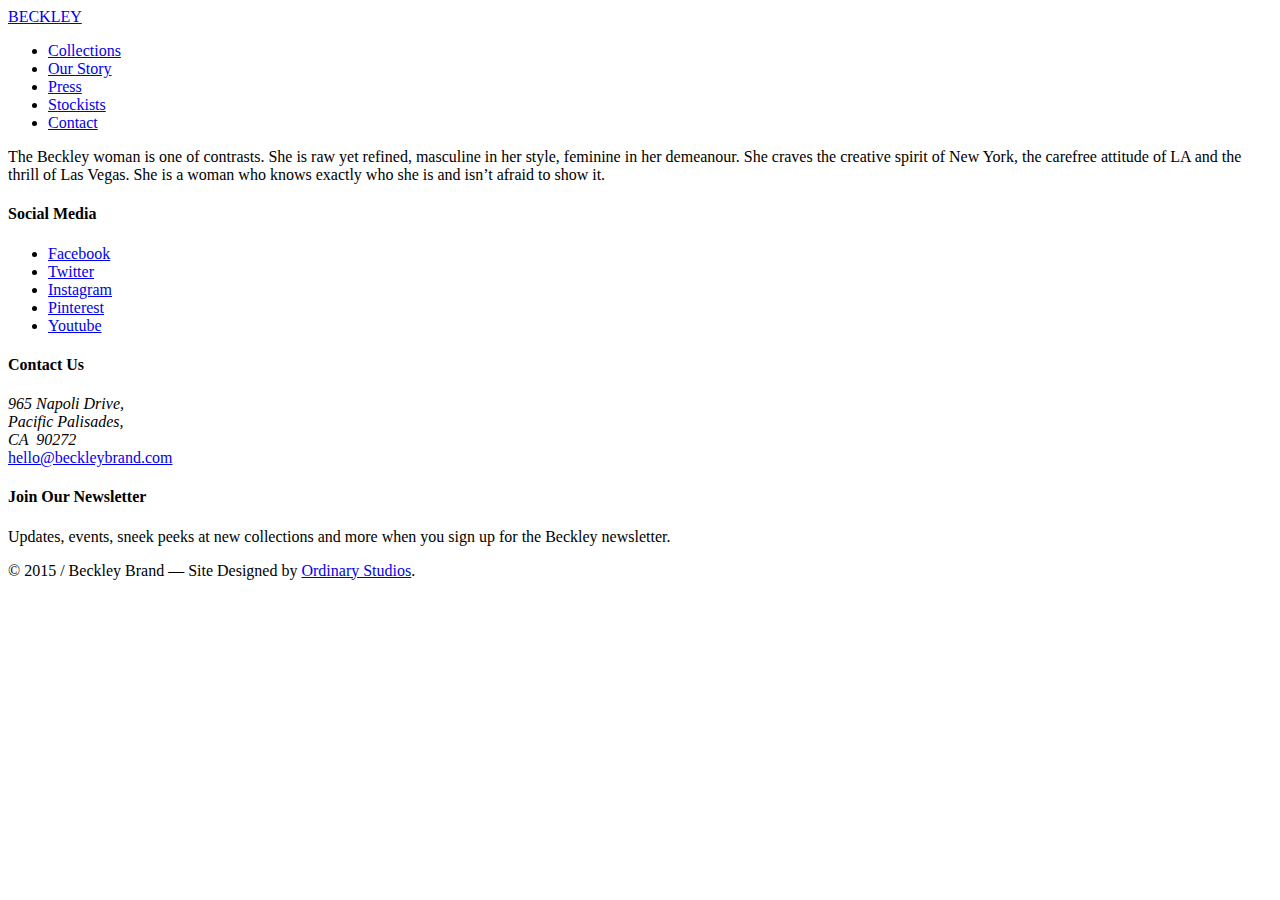
==== index.html @ 64e402aa "Frontend Update" ====
<!doctype html>
<html>
    <head>
        <meta charset="utf-8">
        <meta http-equiv="x-ua-compatible" content="ie=edge">
        <title>Beckley</title>
        <meta name="description" content="">
        <meta name="viewport" content="width=device-width, initial-scale=1">
        <link rel="stylesheet" href="//ordinarystudios.com/beckley/styles/main.css">
    </head>
    <body>
    <header data-top="background: rgba(255,255,255,0);" data-100="background: rgba(255,255,255,.6);" class="header">
    <div class="grid">
        <div class="grid__item">
            <a href="//ordinarystudios.com/beckley/" class="brand left">BECKLEY</a>
            <ul class="grid__item primary-nav one-whole lap--two-thirds  desk--five-twelfths right">
                <li class="nav__item"><a href="//ordinarystudios.com/beckley/collections/" class="nav__link">Collections</a></li>
                <li class="nav__item"><a href="//ordinarystudios.com/beckley/our-story/" class="nav__link">Our Story</a></li>
                <li class="nav__item"><a href="//ordinarystudios.com/beckley/press/" class="nav__link">Press</a></li>
                <li class="nav__item"><a href="//ordinarystudios.com/beckley/stockists/" class="nav__link">Stockists</a></li>
                <li class="nav__item"><a href="//ordinarystudios.com/beckley/contact/" class="nav__link">Contact</a></li>
            </ul>
        </div>
    </div>
</header>
<div id="skrollr-body">
<section class="hero">
    <a data-top="transform: translate(0px,0px);" data-top-bottom="transform: translate(0px,150px);" data-smooth-scrolling="on" class="hero__background" href="//ordinarystudios.com/beckley/collections"></a>
</section>

<section class="grid grid--center">
    <div class="brand-summary grid__item">
        <p class="pull-quote text-center">The Beckley woman is one of contrasts. She is raw yet refined, masculine in her style, feminine in her demeanour. She craves the creative spirit of New York, the carefree attitude of LA and the thrill of Las Vegas. She is a woman who knows exactly who&nbsp;she&nbsp;is and isn’t&nbsp;afraid&nbsp;to&nbsp;show&nbsp;it.</p>
        <!-- <p class="author text-center"><em>&mdash; Melissa Akkaway</em></p> -->
    </div>
</section>

<footer>
	<div id="instafeed"></div>
	<div data-150-end="opacity: 0;" data-end="opacity: 1;" class="grid"><!-- 
		 <div class="grid__item one-half lap--one-quarter desk--one-quarter">
			<h4>Company Links</h4>
			<ul class="serif">
				<li><a href="#">About Us</a></li>
				<li><a href="#">Terms &amp; Conditions</a></li>
				<li><a href="#">Privacy Policy</a></li>
				<li><a href="#">Press &amp; Media Kit</a></li>
				<li><a href="#">Wholesale</a></li>
			</ul>
		</div>
		 --><div class="grid__item one-half lap--one-third desk--one-third">
			<h4>Social Media</h4>
			<ul class="serif">
				<li><a target="_blank" href="//facebook.com/beckleybrand">Facebook</a></li>
				<li><a target="_blank" href="//twitter.com/beckleybrand">Twitter</a></li>
				<li><a target="_blank" href="//instagram.com/beckleybrand">Instagram</a></li>
				<li><a target="_blank" href="//pinterest.com/beckleybrand">Pinterest</a></li>
				<li><a target="_blank" href="//youtube.com/beckleybrand">Youtube</a></li>
			</ul>
		</div><!-- 
		 --><div class="grid__item one-half lap--one-third desk--one-third">
			<h4>Contact Us</h4>
			<address class="serif">
				965 Napoli Drive,<br>
				Pacific Palisades,<br>
				CA  90272
			</address>
			<!-- <a class="serif" href="tel:+19135678901">1 (913) 567-8901</a><br> -->
			<a class="serif" href="mailto:hello@beckleybrand.com">hello@beckleybrand.com</a>
		</div><!-- 
		 --><div class="grid__item one-half lap--one-third desk--one-third">
			<h4>Join Our Newsletter</h4>
			<p class="serif">Updates, events, sneek peeks at new collections and more when you sign up for the Beckley newsletter.</p>
		</div><!--
	 --><div class="grid__item legal">
	 	&copy; 2015 / Beckley Brand — Site Designed by <a href="//ordinarystudios.com">Ordinary Studios</a>.
	 </div><!-- 
	 --></div>
</footer>		</div>
        <script src="//ajax.googleapis.com/ajax/libs/jquery/1.11.2/jquery.min.js"></script>
        <script>window.jQuery || document.write('<script src="js/vendor/jquery-1.11.2.min.js"><\/script>')</script>
        <script src="//ordinarystudios.com/beckley/scripts/plugins.js"></script>
        <script src="//ordinarystudios.com/beckley/scripts/main.js"></script>
    </body>
</html>
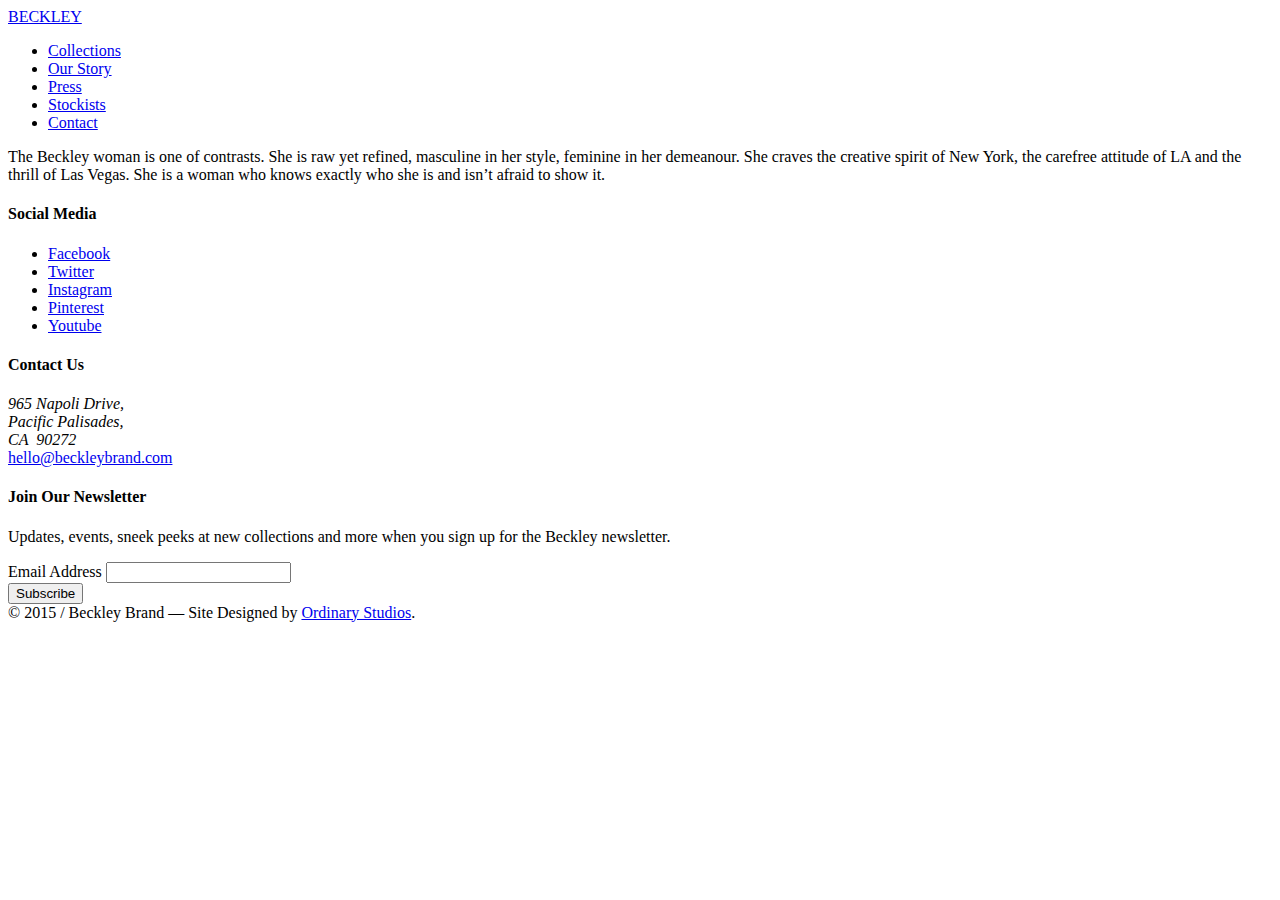
==== commit 29f8b3b6: "Frontend Update" ====
--- a/index.html
+++ b/index.html
@@ -12,13 +12,13 @@
     <header data-top="background: rgba(255,255,255,0);" data-100="background: rgba(255,255,255,.6);" class="header">
     <div class="grid">
         <div class="grid__item">
-            <a href="//ordinarystudios.com/beckley/" class="brand left">BECKLEY</a>
+            <a href="//beckleybrand.com/" class="brand left">BECKLEY</a>
             <ul class="grid__item primary-nav one-whole lap--two-thirds  desk--five-twelfths right">
-                <li class="nav__item"><a href="//ordinarystudios.com/beckley/collections/" class="nav__link">Collections</a></li>
-                <li class="nav__item"><a href="//ordinarystudios.com/beckley/our-story/" class="nav__link">Our Story</a></li>
-                <li class="nav__item"><a href="//ordinarystudios.com/beckley/press/" class="nav__link">Press</a></li>
-                <li class="nav__item"><a href="//ordinarystudios.com/beckley/stockists/" class="nav__link">Stockists</a></li>
-                <li class="nav__item"><a href="//ordinarystudios.com/beckley/contact/" class="nav__link">Contact</a></li>
+                <li class="nav__item"><a href="//beckleybrand.com/collections/" class="nav__link">Collections</a></li>
+                <li class="nav__item"><a href="//beckleybrand.com/our-story/" class="nav__link">Our Story</a></li>
+                <li class="nav__item"><a href="//beckleybrand.com/press/" class="nav__link">Press</a></li>
+                <li class="nav__item"><a href="//beckleybrand.com/stockists/" class="nav__link">Stockists</a></li>
+                <li class="nav__item"><a href="//beckleybrand.com/contact/" class="nav__link">Contact</a></li>
             </ul>
         </div>
     </div>
@@ -35,8 +35,8 @@
     </div>
 </section>
 
+<div id="instafeed"></div>
 <footer>
-	<div id="instafeed"></div>
 	<div data-150-end="opacity: 0;" data-end="opacity: 1;" class="grid"><!-- 
 		 <div class="grid__item one-half lap--one-quarter desk--one-quarter">
 			<h4>Company Links</h4>
@@ -72,6 +72,26 @@
 		 --><div class="grid__item one-half lap--one-third desk--one-third">
 			<h4>Join Our Newsletter</h4>
 			<p class="serif">Updates, events, sneek peeks at new collections and more when you sign up for the Beckley newsletter.</p>
+			<!-- Begin MailChimp Signup Form -->
+			<div id="mc_embed_signup">
+			<form action="//beckleybrand.us10.list-manage.com/subscribe/post?u=00d7909f00e49a43dd3214e8d&amp;id=51a4577d6b" method="post" id="mc-embedded-subscribe-form" name="mc-embedded-subscribe-form" class="validate" target="_blank" novalidate>
+			    <div id="mc_embed_signup_scroll">
+				
+			<div class="mc-field-group">
+				<label for="mce-EMAIL">Email Address </label>
+				<input type="email" value="" name="EMAIL" class="required email" id="mce-EMAIL">
+			</div>
+				<div id="mce-responses" class="clear">
+					<div class="response" id="mce-error-response" style="display:none"></div>
+					<div class="response" id="mce-success-response" style="display:none"></div>
+				</div>    <!-- real people should not fill this in and expect good things - do not remove this or risk form bot signups-->
+			    <div style="position: absolute; left: -5000px;"><input type="text" name="b_00d7909f00e49a43dd3214e8d_51a4577d6b" tabindex="-1" value=""></div>
+			    <div class="clear"><input type="submit" value="Subscribe" name="subscribe" id="mc-embedded-subscribe" class="button"></div>
+			    </div>
+			</form>
+			</div>
+
+			<!--End mc_embed_signup-->
 		</div><!--
 	 --><div class="grid__item legal">
 	 	&copy; 2015 / Beckley Brand — Site Designed by <a href="//ordinarystudios.com">Ordinary Studios</a>.
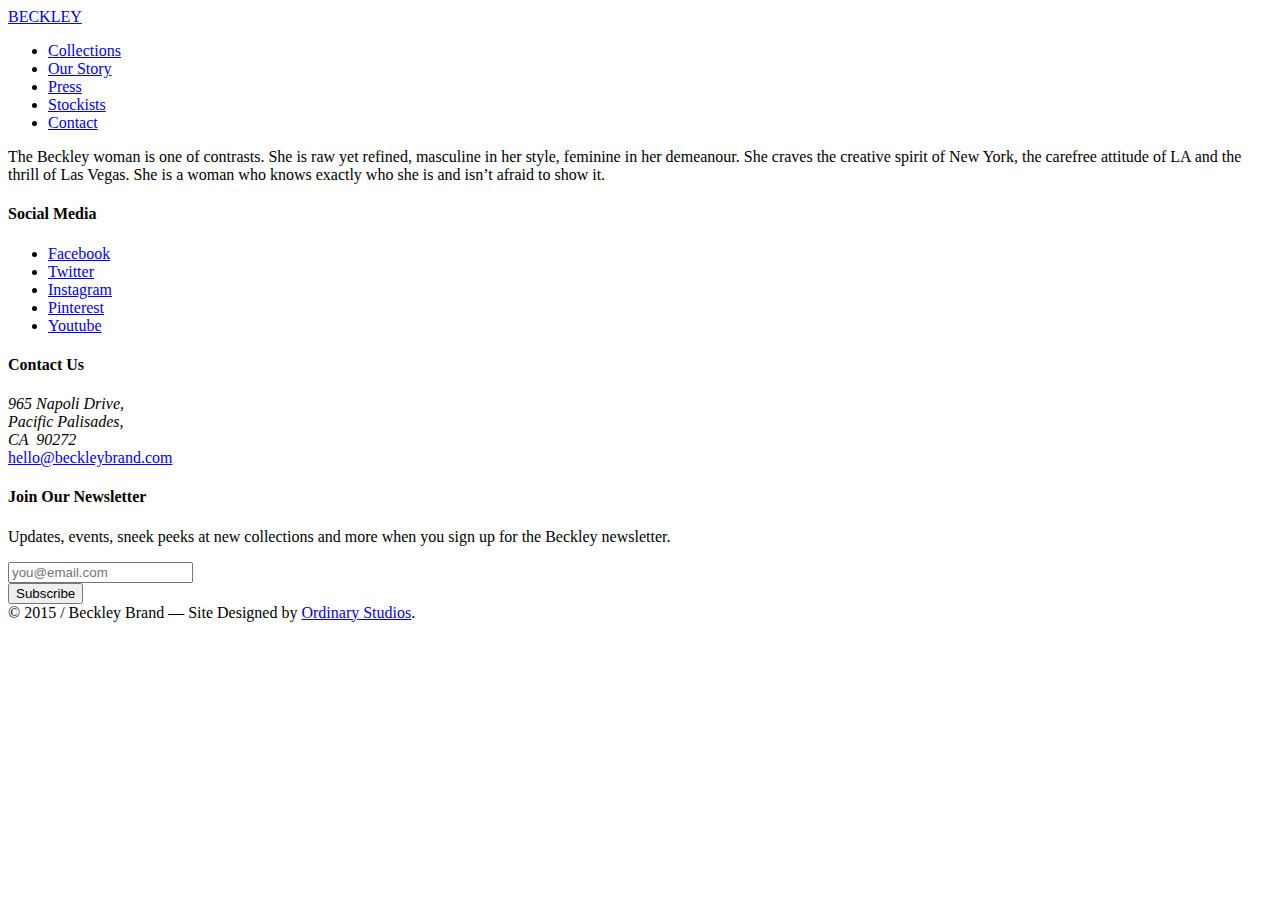
==== commit 26bf2b58: "Merge pull request #92 from ordinarystudios/master" ====
--- a/index.html
+++ b/index.html
@@ -78,8 +78,8 @@
 			    <div id="mc_embed_signup_scroll">
 				
 			<div class="mc-field-group">
-				<label for="mce-EMAIL">Email Address </label>
-				<input type="email" value="" name="EMAIL" class="required email" id="mce-EMAIL">
+				<!-- <label for="mce-EMAIL">Email Address </label> -->
+				<input type="email" value="" name="EMAIL" class="required email bottom-line-only" id="mce-EMAIL" placeholder="you@email.com">
 			</div>
 				<div id="mce-responses" class="clear">
 					<div class="response" id="mce-error-response" style="display:none"></div>
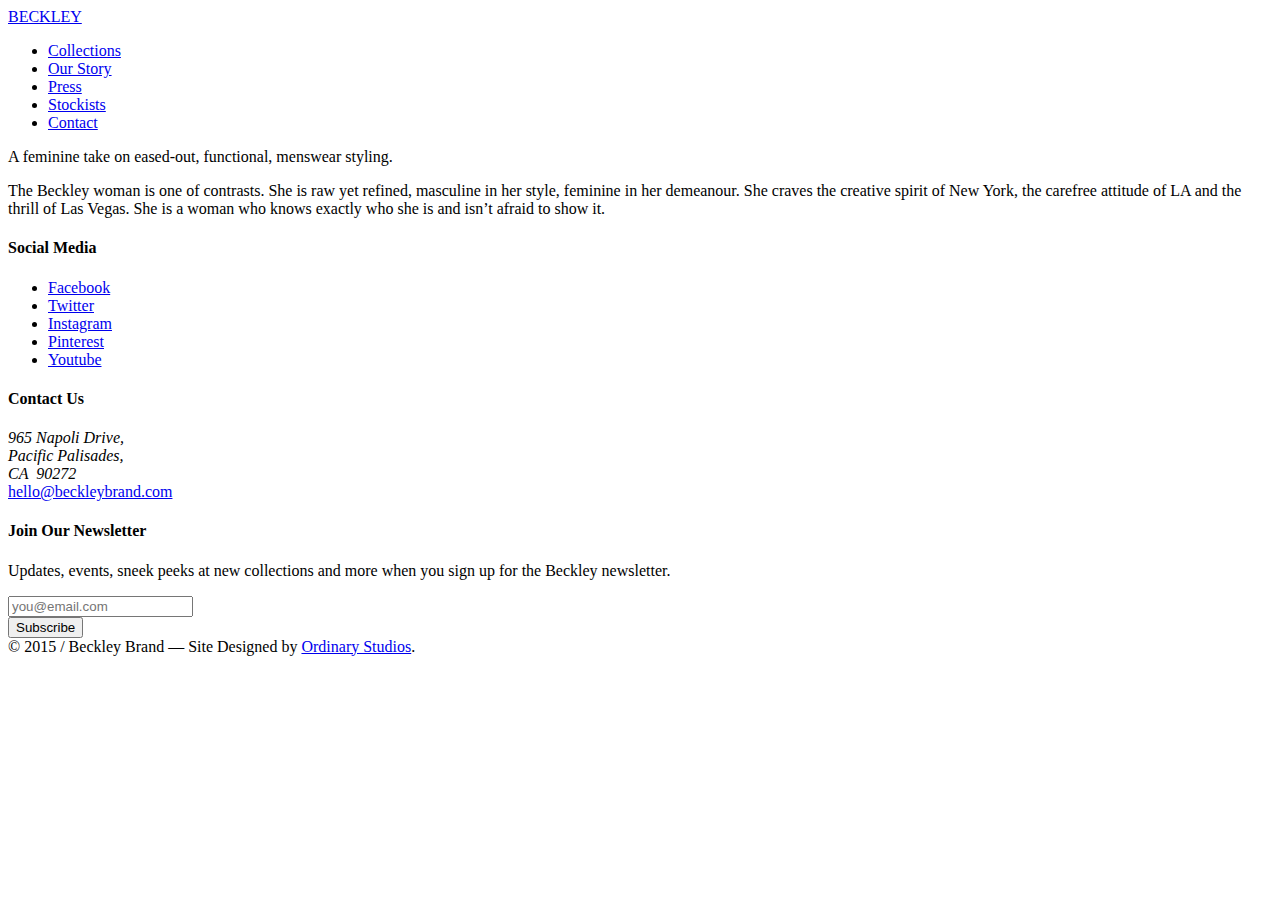
==== commit f6723526: "Update homepage" ====
--- a/index.html
+++ b/index.html
@@ -30,6 +30,7 @@
 
 <section class="grid grid--center">
     <div class="brand-summary grid__item">
+        <p class="pull-quote text-center motto">A feminine take on eased-out, functional, menswear styling.</p>
         <p class="pull-quote text-center">The Beckley woman is one of contrasts. She is raw yet refined, masculine in her style, feminine in her demeanour. She craves the creative spirit of New York, the carefree attitude of LA and the thrill of Las Vegas. She is a woman who knows exactly who&nbsp;she&nbsp;is and isn’t&nbsp;afraid&nbsp;to&nbsp;show&nbsp;it.</p>
         <!-- <p class="author text-center"><em>&mdash; Melissa Akkaway</em></p> -->
     </div>
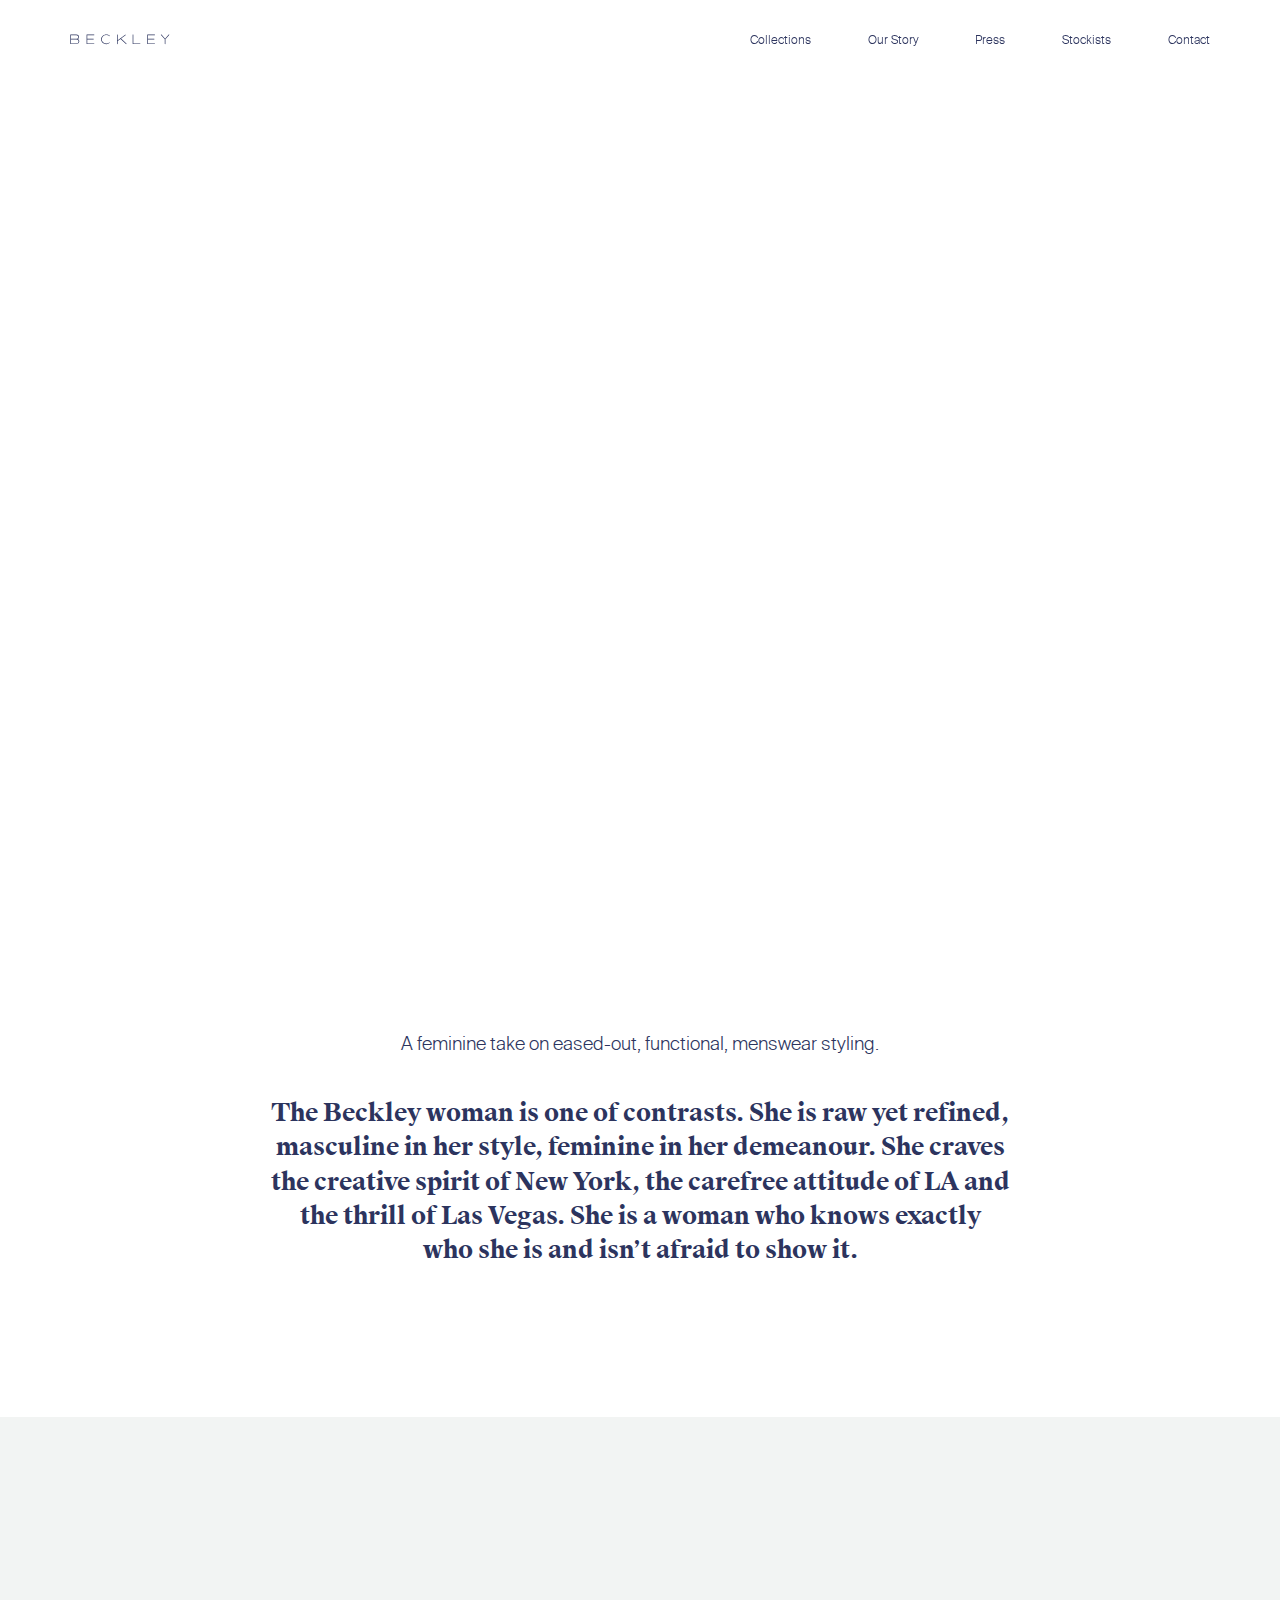
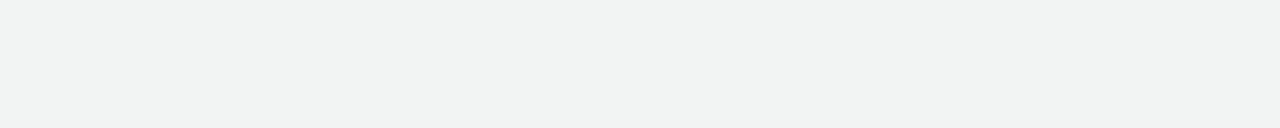
==== commit 1294bb6c: "Final commit" ====
--- a/index.html
+++ b/index.html
@@ -6,19 +6,19 @@
         <title>Beckley</title>
         <meta name="description" content="">
         <meta name="viewport" content="width=device-width, initial-scale=1">
-        <link rel="stylesheet" href="//ordinarystudios.com/beckley/styles/main.css">
+        <link rel="stylesheet" href="/styles/main.css">
     </head>
     <body>
     <header data-top="background: rgba(255,255,255,0);" data-100="background: rgba(255,255,255,.6);" class="header">
     <div class="grid">
         <div class="grid__item">
-            <a href="//beckleybrand.com/" class="brand left">BECKLEY</a>
+            <a href="/" class="brand left">BECKLEY</a>
             <ul class="grid__item primary-nav one-whole lap--two-thirds  desk--five-twelfths right">
-                <li class="nav__item"><a href="//beckleybrand.com/collections/" class="nav__link">Collections</a></li>
-                <li class="nav__item"><a href="//beckleybrand.com/our-story/" class="nav__link">Our Story</a></li>
-                <li class="nav__item"><a href="//beckleybrand.com/press/" class="nav__link">Press</a></li>
-                <li class="nav__item"><a href="//beckleybrand.com/stockists/" class="nav__link">Stockists</a></li>
-                <li class="nav__item"><a href="//beckleybrand.com/contact/" class="nav__link">Contact</a></li>
+                <li class="nav__item"><a href="/collections/" class="nav__link">Collections</a></li>
+                <li class="nav__item"><a href="/our-story/" class="nav__link">Our Story</a></li>
+                <li class="nav__item"><a href="/press/" class="nav__link">Press</a></li>
+                <li class="nav__item"><a href="/stockists/" class="nav__link">Stockists</a></li>
+                <li class="nav__item"><a href="/contact/" class="nav__link">Contact</a></li>
             </ul>
         </div>
     </div>
@@ -101,7 +101,25 @@
 </footer>		</div>
         <script src="//ajax.googleapis.com/ajax/libs/jquery/1.11.2/jquery.min.js"></script>
         <script>window.jQuery || document.write('<script src="js/vendor/jquery-1.11.2.min.js"><\/script>')</script>
-        <script src="//ordinarystudios.com/beckley/scripts/plugins.js"></script>
-        <script src="//ordinarystudios.com/beckley/scripts/main.js"></script>
+        <script src="/scripts/plugins.js"></script>
+        <script src="/scripts/main.js"></script>
+
+	
+
+		<script type="text/javascript">
+			$("#ShowMorePress").on('click touchstart', function(event){
+				event.preventDefault();
+				$(this).hide();
+				$(".press-item--more").css('display', 'inline-block');
+			});
+
+			$("#ShowMoreFriends").on('click touchstart', function(event){
+				event.preventDefault();
+				$(this).hide();
+				$(".celebrity-item--more").css('display', 'inline-block');
+			});
+		</script>
+	
+
     </body>
 </html>
--- a/styles/main.css
+++ b/styles/main.css
@@ -0,0 +1,1807 @@
+@charset "UTF-8";
+/***********************
+
+  Table of Contents
+
+  #Variables
+  #Sass Mixins
+  #Normalize
+  #Grid Setup
+  #Basic Styles
+  #Helper Classes
+  #Typography
+
+**********************/
+/**********************
+#Variables
+**********************/
+@font-face {
+  font-family: 'suissesans';
+  src: url("../fonts/suissebpintl-bold-webfont.eot");
+  src: url("../fonts/suissebpintl-bold-webfont.eot?#iefix") format("embedded-opentype"), url("../fonts/suissebpintl-bold-webfont.woff2") format("woff2"), url("../fonts/suissebpintl-bold-webfont.woff") format("woff"), url("../fonts/suissebpintl-bold-webfont.ttf") format("truetype"), url("../fonts/suissebpintl-bold-webfont.svg#suisse_bp_intl_boldbold") format("svg");
+  font-weight: bold;
+  font-style: normal; }
+
+@font-face {
+  font-family: 'suissesans';
+  src: url("../fonts/suissebpintl-regular-webfont.eot");
+  src: url("../fonts/suissebpintl-regular-webfont.eot?#iefix") format("embedded-opentype"), url("../fonts/suissebpintl-regular-webfont.woff2") format("woff2"), url("../fonts/suissebpintl-regular-webfont.woff") format("woff"), url("../fonts/suissebpintl-regular-webfont.ttf") format("truetype"), url("../fonts/suissebpintl-regular-webfont.svg#suisse_bp_intl_regularregular") format("svg");
+  font-weight: normal;
+  font-style: normal; }
+
+@font-face {
+  font-family: 'suissesans';
+  src: url("../fonts/suissebpintl-light-webfont.eot");
+  src: url("../fonts/suissebpintl-light-webfont.eot?#iefix") format("embedded-opentype"), url("../fonts/suissebpintl-light-webfont.woff2") format("woff2"), url("../fonts/suissebpintl-light-webfont.woff") format("woff"), url("../fonts/suissebpintl-light-webfont.ttf") format("truetype"), url("../fonts/suissebpintl-light-webfont.svg#suisse_bp_intl_lightlight") format("svg");
+  font-weight: lighter;
+  font-style: normal; }
+
+@font-face {
+  font-family: 'suisseserif';
+  src: url("../fonts/suisseworks-bold-webfont.eot");
+  src: url("../fonts/suisseworks-bold-webfont.eot?#iefix") format("embedded-opentype"), url("../fonts/suisseworks-bold-webfont.woff2") format("woff2"), url("../fonts/suisseworks-bold-webfont.woff") format("woff"), url("../fonts/suisseworks-bold-webfont.ttf") format("truetype"), url("../fonts/suisseworks-bold-webfont.svg#suisse_worksbold") format("svg");
+  font-weight: bold;
+  font-style: normal; }
+
+@font-face {
+  font-family: 'suisseserif';
+  src: url("../fonts/suisseworks-book-webfont.eot");
+  src: url("../fonts/suisseworks-book-webfont.eot?#iefix") format("embedded-opentype"), url("../fonts/suisseworks-book-webfont.woff2") format("woff2"), url("../fonts/suisseworks-book-webfont.woff") format("woff"), url("../fonts/suisseworks-book-webfont.ttf") format("truetype"), url("../fonts/suisseworks-book-webfont.svg#suisse_worksbook") format("svg");
+  font-weight: normal;
+  font-style: normal; }
+
+@font-face {
+  font-family: 'suisseserif';
+  src: url("../fonts/suisseworks-bookitalic-webfont.eot");
+  src: url("../fonts/suisseworks-bookitalic-webfont.eot?#iefix") format("embedded-opentype"), url("../fonts/suisseworks-bookitalic-webfont.woff2") format("woff2"), url("../fonts/suisseworks-bookitalic-webfont.woff") format("woff"), url("../fonts/suisseworks-bookitalic-webfont.ttf") format("truetype"), url("../fonts/suisseworks-bookitalic-webfont.svg#suisse_worksbook_italic") format("svg");
+  font-weight: normal;
+  font-style: italic; }
+
+/**********************
+#Sass Mixins
+**********************/
+/**********************
+#Normalize
+**********************/
+*, input, :before, :after {
+  box-sizing: border-box; }
+
+html, body {
+  padding: 0;
+  margin: 0; }
+
+audio, canvas, progress, video {
+  display: inline-block;
+  vertical-align: baseline; }
+
+input[type="number"]::-webkit-inner-spin-button,
+input[type="number"]::-webkit-outer-spin-button {
+  height: auto; }
+
+input[type="search"]::-webkit-search-cancel-button,
+input[type="search"]::-webkit-search-decoration {
+  -webkit-appearance: none; }
+
+html, body, div, span, applet, object, iframe,
+h1, h2, h3, h4, h5, h6, p, blockquote, pre,
+a, abbr, acronym, address, big, cite, code,
+del, dfn, em, img, ins, kbd, q, s, samp,
+small, strike, strong, sub, sup, tt, var,
+b, u, i, center,
+dl, dt, dd, ol, ul, li,
+fieldset, form, label, legend,
+table, caption, tbody, tfoot, thead, tr, th, td,
+article, aside, canvas, details, embed,
+figure, figcaption, footer, header, hgroup,
+menu, nav, output, ruby, section, summary,
+time, mark, audio, video {
+  margin: 0;
+  padding: 0;
+  border: 0;
+  font-size: 100%;
+  font: inherit;
+  vertical-align: baseline; }
+
+article, aside, details, figcaption, figure, footer, header,
+hgroup, main, nav, section, summary, menu {
+  display: block; }
+
+body {
+  line-height: 1; }
+
+ol, ul {
+  list-style: none; }
+
+blockquote, q {
+  quotes: none; }
+
+blockquote:before, blockquote:after,
+q:before, q:after {
+  content: '';
+  content: none; }
+
+table {
+  border-collapse: collapse;
+  border-spacing: 0; }
+
+em {
+  font-style: italic; }
+
+/**********************
+#Grid Setup
+**********************/
+/*------------------------------------*    $CSSWIZARDRY-GRIDS
+\*------------------------------------*/
+/**
+ * CONTENTS
+ * INTRODUCTION.........How the grid system works.
+ * VARIABLES............Your settings.
+ * MIXINS...............Library mixins.
+ * GRID SETUP...........Build the grid structure.
+ * WIDTHS...............Build our responsive widths around our breakpoints.
+ * PUSH.................Push classes.
+ * PULL.................Pull classes.
+ */
+/*------------------------------------*    $INTRODUCTION
+\*------------------------------------*/
+/**
+ * csswizardry grids provides you with widths to suit a number of breakpoints
+ * designed around devices of a size you specify. Out of the box, csswizardry
+ * grids caters to the following types of device:
+ *
+ * palm     --  palm-based devices, like phones and small tablets
+ * lap      --  lap-based devices, like iPads or laptops
+ * portable --  all of the above
+ * desk     --  stationary devices, like desktop computers
+ * regular  --  any/all types of device
+ *
+ * These namespaces are then used in the library to give you the ability to
+ * manipulate your layouts based around them, for example:
+ *
+   <div class="grid__item  one-whole  lap--one-half  desk--one-third">
+ *
+ * This would give you a grid item which is 100% width unless it is on a lap
+ * device, at which point it become 50% wide, or it is on a desktop device, at
+ * which point it becomes 33.333% width.
+ *
+ * csswizardry grids also has push and pull classes which allow you to nudge
+ * grid items left and right by a defined amount. These follow the same naming
+ * convention as above, but are prepended by either `push--` or `pull--`, for
+ * example:
+ *
+   `class="grid__item  one-half  push--one-half"`
+ *
+ * This would give you a grid item which is 50% width and pushed over to the
+ * right by 50%.
+ *
+ * All classes in csswizardry grids follow this patten, so you should fairly
+ * quickly be able to piece together any combinations you can imagine, for
+ * example:
+ *
+   `class="grid__item  one-whole  lap--one-half  desk--one-third  push--desk--one-third"`
+ *
+   `class="grid__item  one-quarter  palm--one-half  push--palm--one-half"`
+ *
+   `class="grid__item  palm--one-third  desk--five-twelfths"`
+ */
+/*------------------------------------*    $VARIABLES
+\*------------------------------------*/
+/**
+ * If you are building a non-responsive site but would still like to use
+ * csswizardry-grids, set this to ‘false’:
+ */
+/**
+ * Is this build mobile first? Setting to ‘true’ means that all grids will be
+ * 100% width if you do not apply a more specific class to them.
+ */
+/**
+ * Set the spacing between your grid items.
+ */
+/**
+ * Would you like Sass’ silent classes, or regular CSS classes?
+ */
+/**
+ * Would you like push and pull classes enabled?
+ */
+/**
+ * Using `inline-block` means that the grid items need their whitespace removing
+ * in order for them to work correctly. Set the following to true if you are
+ * going to achieve this by manually removing/commenting out any whitespace in
+ * your HTML yourself.
+ *
+ * Setting this to false invokes a hack which cannot always be guaranteed,
+ * please see the following for more detail:
+ *
+ * github.com/csswizardry/csswizardry-grids/commit/744d4b23c9d2b77d605b5991e54a397df72e0688
+ * github.com/csswizardry/inuit.css/issues/170#issuecomment-14859371
+ */
+/**
+ * Define your breakpoints. The first value is the prefix that shall be used for
+ * your classes (e.g. `.palm--one-half`), the second value is the media query
+ * that the breakpoint fires at.
+ */
+/**
+ * Define which namespaced breakpoints you would like to generate for each of
+ * widths, push and pull. This is handy if you only need pull on, say, desk, or
+ * you only need a new width breakpoint at mobile sizes. It allows you to only
+ * compile as much CSS as you need. All are turned on by default, but you can
+ * add and remove breakpoints at will.
+ *
+ * Push and pull shall only be used if `$push` and/or `$pull` and `$responsive`
+ * have been set to ‘true’.
+ */
+/**
+ * You do not need to edit anything from this line onward; csswizardry-grids is
+ * good to go. Happy griddin’!
+ */
+/*------------------------------------*    $MIXINS
+\*------------------------------------*/
+/**
+ * These mixins are for the library to use only, you should not need to modify
+ * them at all.
+ *
+ * Enclose a block of code with a media query as named in `$breakpoints`.
+ */
+/**
+ * Drop relative positioning into silent classes which can’t take advantage of
+ * the `[class*="push--"]` and `[class*="pull--"]` selectors.
+ */
+/*------------------------------------*    $GRID SETUP
+\*------------------------------------*/
+/**
+ * 1. Allow the grid system to be used on lists.
+ * 2. Remove any margins and paddings that might affect the grid system.
+ * 3. Apply a negative `margin-left` to negate the columns’ gutters.
+ */
+.grid {
+  list-style: none;
+  /* [1] */
+  margin: 0;
+  /* [2] */
+  padding: 0;
+  /* [2] */
+  margin-left: -30px;
+  /* [3] */ }
+
+/**
+     * 1. Cause columns to stack side-by-side.
+     * 2. Space columns apart.
+     * 3. Align columns to the tops of each other.
+     * 4. Full-width unless told to behave otherwise.
+     * 5. Required to combine fluid widths and fixed gutters.
+     */
+.grid__item {
+  display: inline-block;
+  /* [1] */
+  padding: 0 15px;
+  /* [2] */
+  vertical-align: top;
+  /* [3] */
+  width: 100%;
+  /* [4] */
+  /* [5] */
+  /* [5] */
+  box-sizing: border-box;
+  /* [5] */ }
+
+/**
+ * Reversed grids allow you to structure your source in the opposite order to
+ * how your rendered layout will appear. Extends `.grid`.
+ */
+.grid--rev {
+  direction: rtl;
+  text-align: left; }
+  .grid--rev > .grid__item {
+    direction: ltr;
+    text-align: left; }
+
+/**
+ * Gutterless grids have all the properties of regular grids, minus any spacing.
+ * Extends `.grid`.
+ */
+.grid--full {
+  margin-left: 0; }
+  .grid--full > .grid__item {
+    padding-left: 0; }
+
+/**
+ * Align the entire grid to the right. Extends `.grid`.
+ */
+.grid--right {
+  text-align: right; }
+  .grid--right > .grid__item {
+    text-align: left; }
+
+/**
+ * Centered grids align grid items centrally without needing to use push or pull
+ * classes. Extends `.grid`.
+ */
+.grid--center {
+  text-align: center; }
+  .grid--center > .grid__item {
+    text-align: left; }
+
+/**
+ * Align grid cells vertically (`.grid--middle` or `.grid--bottom`). Extends
+ * `.grid`.
+ */
+.grid--middle > .grid__item {
+  vertical-align: middle; }
+
+.grid--bottom > .grid__item {
+  vertical-align: bottom; }
+
+/**
+ * Create grids with narrower gutters. Extends `.grid`.
+ */
+.grid--narrow {
+  margin-left: -15px; }
+  .grid--narrow > .grid__item {
+    padding-left: 15px; }
+
+/**
+ * Create grids with wider gutters. Extends `.grid`.
+ */
+.grid--wide {
+  margin-left: -60px; }
+  .grid--wide > .grid__item {
+    padding-left: 60px; }
+
+/*------------------------------------*    $WIDTHS
+\*------------------------------------*/
+/**
+ * Create our width classes, prefixed by the specified namespace.
+ */
+/**
+ * Our regular, non-responsive width classes.
+ */
+/**
+     * Whole
+     */
+.one-whole {
+  width: 100%; }
+
+/**
+     * Halves
+     */
+.one-half, .two-quarters, .three-sixths, .four-eighths, .five-tenths, .six-twelfths {
+  width: 50%; }
+
+/**
+     * Thirds
+     */
+.one-third, .two-sixths, .four-twelfths {
+  width: 33.333%; }
+
+.two-thirds, .four-sixths, .eight-twelfths {
+  width: 66.666%; }
+
+/**
+     * Quarters
+     */
+.one-quarter, .two-eighths, .three-twelfths {
+  width: 25%; }
+
+.three-quarters, .six-eighths, .nine-twelfths {
+  width: 75%; }
+
+/**
+     * Fifths
+     */
+.one-fifth, .two-tenths {
+  width: 20%; }
+
+.two-fifths, .four-tenths {
+  width: 40%; }
+
+.three-fifths, .six-tenths {
+  width: 60%; }
+
+.four-fifths, .eight-tenths {
+  width: 80%; }
+
+/**
+     * Sixths
+     */
+.one-sixth, .two-twelfths {
+  width: 16.666%; }
+
+.five-sixths, .ten-twelfths {
+  width: 83.333%; }
+
+/**
+     * Eighths
+     */
+.one-eighth {
+  width: 12.5%; }
+
+.three-eighths {
+  width: 37.5%; }
+
+.five-eighths {
+  width: 62.5%; }
+
+.seven-eighths {
+  width: 87.5%; }
+
+/**
+     * Tenths
+     */
+.one-tenth {
+  width: 10%; }
+
+.three-tenths {
+  width: 30%; }
+
+.seven-tenths {
+  width: 70%; }
+
+.nine-tenths {
+  width: 90%; }
+
+/**
+     * Twelfths
+     */
+.one-twelfth {
+  width: 8.333%; }
+
+.five-twelfths {
+  width: 41.666%; }
+
+.seven-twelfths {
+  width: 58.333%; }
+
+.eleven-twelfths {
+  width: 91.666%; }
+
+/**
+ * Our responsive classes, if we have enabled them.
+ */
+@media only screen and (max-width: 480px) {
+  /**
+     * Whole
+     */
+  .palm--one-whole {
+    width: 100%; }
+  /**
+     * Halves
+     */
+  .palm--one-half, .palm--two-quarters, .palm--three-sixths, .palm--four-eighths, .palm--five-tenths, .palm--six-twelfths {
+    width: 50%; }
+  /**
+     * Thirds
+     */
+  .palm--one-third, .palm--two-sixths, .palm--four-twelfths {
+    width: 33.333%; }
+  .palm--two-thirds, .palm--four-sixths, .palm--eight-twelfths {
+    width: 66.666%; }
+  /**
+     * Quarters
+     */
+  .palm--one-quarter, .palm--two-eighths, .palm--three-twelfths {
+    width: 25%; }
+  .palm--three-quarters, .palm--six-eighths, .palm--nine-twelfths {
+    width: 75%; }
+  /**
+     * Fifths
+     */
+  .palm--one-fifth, .palm--two-tenths {
+    width: 20%; }
+  .palm--two-fifths, .palm--four-tenths {
+    width: 40%; }
+  .palm--three-fifths, .palm--six-tenths {
+    width: 60%; }
+  .palm--four-fifths, .palm--eight-tenths {
+    width: 80%; }
+  /**
+     * Sixths
+     */
+  .palm--one-sixth, .palm--two-twelfths {
+    width: 16.666%; }
+  .palm--five-sixths, .palm--ten-twelfths {
+    width: 83.333%; }
+  /**
+     * Eighths
+     */
+  .palm--one-eighth {
+    width: 12.5%; }
+  .palm--three-eighths {
+    width: 37.5%; }
+  .palm--five-eighths {
+    width: 62.5%; }
+  .palm--seven-eighths {
+    width: 87.5%; }
+  /**
+     * Tenths
+     */
+  .palm--one-tenth {
+    width: 10%; }
+  .palm--three-tenths {
+    width: 30%; }
+  .palm--seven-tenths {
+    width: 70%; }
+  .palm--nine-tenths {
+    width: 90%; }
+  /**
+     * Twelfths
+     */
+  .palm--one-twelfth {
+    width: 8.333%; }
+  .palm--five-twelfths {
+    width: 41.666%; }
+  .palm--seven-twelfths {
+    width: 58.333%; }
+  .palm--eleven-twelfths {
+    width: 91.666%; } }
+
+@media only screen and (min-width: 481px) and (max-width: 1023px) {
+  /**
+     * Whole
+     */
+  .lap--one-whole {
+    width: 100%; }
+  /**
+     * Halves
+     */
+  .lap--one-half, .lap--two-quarters, .lap--three-sixths, .lap--four-eighths, .lap--five-tenths, .lap--six-twelfths {
+    width: 50%; }
+  /**
+     * Thirds
+     */
+  .lap--one-third, .lap--two-sixths, .lap--four-twelfths {
+    width: 33.333%; }
+  .lap--two-thirds, .lap--four-sixths, .lap--eight-twelfths {
+    width: 66.666%; }
+  /**
+     * Quarters
+     */
+  .lap--one-quarter, .lap--two-eighths, .lap--three-twelfths {
+    width: 25%; }
+  .lap--three-quarters, .lap--six-eighths, .lap--nine-twelfths {
+    width: 75%; }
+  /**
+     * Fifths
+     */
+  .lap--one-fifth, .lap--two-tenths {
+    width: 20%; }
+  .lap--two-fifths, .lap--four-tenths {
+    width: 40%; }
+  .lap--three-fifths, .lap--six-tenths {
+    width: 60%; }
+  .lap--four-fifths, .lap--eight-tenths {
+    width: 80%; }
+  /**
+     * Sixths
+     */
+  .lap--one-sixth, .lap--two-twelfths {
+    width: 16.666%; }
+  .lap--five-sixths, .lap--ten-twelfths {
+    width: 83.333%; }
+  /**
+     * Eighths
+     */
+  .lap--one-eighth {
+    width: 12.5%; }
+  .lap--three-eighths {
+    width: 37.5%; }
+  .lap--five-eighths {
+    width: 62.5%; }
+  .lap--seven-eighths {
+    width: 87.5%; }
+  /**
+     * Tenths
+     */
+  .lap--one-tenth {
+    width: 10%; }
+  .lap--three-tenths {
+    width: 30%; }
+  .lap--seven-tenths {
+    width: 70%; }
+  .lap--nine-tenths {
+    width: 90%; }
+  /**
+     * Twelfths
+     */
+  .lap--one-twelfth {
+    width: 8.333%; }
+  .lap--five-twelfths {
+    width: 41.666%; }
+  .lap--seven-twelfths {
+    width: 58.333%; }
+  .lap--eleven-twelfths {
+    width: 91.666%; } }
+
+@media only screen and (max-width: 1023px) {
+  /**
+     * Whole
+     */
+  .portable--one-whole {
+    width: 100%; }
+  /**
+     * Halves
+     */
+  .portable--one-half, .portable--two-quarters, .portable--three-sixths, .portable--four-eighths, .portable--five-tenths, .portable--six-twelfths {
+    width: 50%; }
+  /**
+     * Thirds
+     */
+  .portable--one-third, .portable--two-sixths, .portable--four-twelfths {
+    width: 33.333%; }
+  .portable--two-thirds, .portable--four-sixths, .portable--eight-twelfths {
+    width: 66.666%; }
+  /**
+     * Quarters
+     */
+  .portable--one-quarter, .portable--two-eighths, .portable--three-twelfths {
+    width: 25%; }
+  .portable--three-quarters, .portable--six-eighths, .portable--nine-twelfths {
+    width: 75%; }
+  /**
+     * Fifths
+     */
+  .portable--one-fifth, .portable--two-tenths {
+    width: 20%; }
+  .portable--two-fifths, .portable--four-tenths {
+    width: 40%; }
+  .portable--three-fifths, .portable--six-tenths {
+    width: 60%; }
+  .portable--four-fifths, .portable--eight-tenths {
+    width: 80%; }
+  /**
+     * Sixths
+     */
+  .portable--one-sixth, .portable--two-twelfths {
+    width: 16.666%; }
+  .portable--five-sixths, .portable--ten-twelfths {
+    width: 83.333%; }
+  /**
+     * Eighths
+     */
+  .portable--one-eighth {
+    width: 12.5%; }
+  .portable--three-eighths {
+    width: 37.5%; }
+  .portable--five-eighths {
+    width: 62.5%; }
+  .portable--seven-eighths {
+    width: 87.5%; }
+  /**
+     * Tenths
+     */
+  .portable--one-tenth {
+    width: 10%; }
+  .portable--three-tenths {
+    width: 30%; }
+  .portable--seven-tenths {
+    width: 70%; }
+  .portable--nine-tenths {
+    width: 90%; }
+  /**
+     * Twelfths
+     */
+  .portable--one-twelfth {
+    width: 8.333%; }
+  .portable--five-twelfths {
+    width: 41.666%; }
+  .portable--seven-twelfths {
+    width: 58.333%; }
+  .portable--eleven-twelfths {
+    width: 91.666%; } }
+
+@media only screen and (min-width: 1024px) {
+  /**
+     * Whole
+     */
+  .desk--one-whole {
+    width: 100%; }
+  /**
+     * Halves
+     */
+  .desk--one-half, .desk--two-quarters, .desk--three-sixths, .desk--four-eighths, .desk--five-tenths, .desk--six-twelfths {
+    width: 50%; }
+  /**
+     * Thirds
+     */
+  .desk--one-third, .desk--two-sixths, .desk--four-twelfths {
+    width: 33.333%; }
+  .desk--two-thirds, .desk--four-sixths, .desk--eight-twelfths {
+    width: 66.666%; }
+  /**
+     * Quarters
+     */
+  .desk--one-quarter, .desk--two-eighths, .desk--three-twelfths {
+    width: 25%; }
+  .desk--three-quarters, .desk--six-eighths, .desk--nine-twelfths {
+    width: 75%; }
+  /**
+     * Fifths
+     */
+  .desk--one-fifth, .desk--two-tenths {
+    width: 20%; }
+  .desk--two-fifths, .desk--four-tenths {
+    width: 40%; }
+  .desk--three-fifths, .desk--six-tenths {
+    width: 60%; }
+  .desk--four-fifths, .desk--eight-tenths {
+    width: 80%; }
+  /**
+     * Sixths
+     */
+  .desk--one-sixth, .desk--two-twelfths {
+    width: 16.666%; }
+  .desk--five-sixths, .desk--ten-twelfths {
+    width: 83.333%; }
+  /**
+     * Eighths
+     */
+  .desk--one-eighth {
+    width: 12.5%; }
+  .desk--three-eighths {
+    width: 37.5%; }
+  .desk--five-eighths {
+    width: 62.5%; }
+  .desk--seven-eighths {
+    width: 87.5%; }
+  /**
+     * Tenths
+     */
+  .desk--one-tenth {
+    width: 10%; }
+  .desk--three-tenths {
+    width: 30%; }
+  .desk--seven-tenths {
+    width: 70%; }
+  .desk--nine-tenths {
+    width: 90%; }
+  /**
+     * Twelfths
+     */
+  .desk--one-twelfth {
+    width: 8.333%; }
+  .desk--five-twelfths {
+    width: 41.666%; }
+  .desk--seven-twelfths {
+    width: 58.333%; }
+  .desk--eleven-twelfths {
+    width: 91.666%; } }
+
+/*------------------------------------*    $PUSH
+\*------------------------------------*/
+/**
+ * Push classes, to move grid items over to the right by certain amounts.
+ */
+/**
+     * Not a particularly great selector, but the DRYest way to do things.
+     */
+[class*="push--"] {
+  position: relative; }
+
+/**
+     * Whole
+     */
+.push--one-whole {
+  left: 100%; }
+
+/**
+     * Halves
+     */
+.push--one-half, .push--two-quarters, .push--three-sixths, .push--four-eighths, .push--five-tenths, .push--six-twelfths {
+  left: 50%; }
+
+/**
+     * Thirds
+     */
+.push--one-third, .push--two-sixths, .push--four-twelfths {
+  left: 33.333%; }
+
+.push--two-thirds, .push--four-sixths, .push--eight-twelfths {
+  left: 66.666%; }
+
+/**
+     * Quarters
+     */
+.push--one-quarter, .push--two-eighths, .push--three-twelfths {
+  left: 25%; }
+
+.push--three-quarters, .push--six-eighths, .push--nine-twelfths {
+  left: 75%; }
+
+/**
+     * Fifths
+     */
+.push--one-fifth, .push--two-tenths {
+  left: 20%; }
+
+.push--two-fifths, .push--four-tenths {
+  left: 40%; }
+
+.push--three-fifths, .push--six-tenths {
+  left: 60%; }
+
+.push--four-fifths, .push--eight-tenths {
+  left: 80%; }
+
+/**
+     * Sixths
+     */
+.push--one-sixth, .push--two-twelfths {
+  left: 16.666%; }
+
+.push--five-sixths, .push--ten-twelfths {
+  left: 83.333%; }
+
+/**
+     * Eighths
+     */
+.push--one-eighth {
+  left: 12.5%; }
+
+.push--three-eighths {
+  left: 37.5%; }
+
+.push--five-eighths {
+  left: 62.5%; }
+
+.push--seven-eighths {
+  left: 87.5%; }
+
+/**
+     * Tenths
+     */
+.push--one-tenth {
+  left: 10%; }
+
+.push--three-tenths {
+  left: 30%; }
+
+.push--seven-tenths {
+  left: 70%; }
+
+.push--nine-tenths {
+  left: 90%; }
+
+/**
+     * Twelfths
+     */
+.push--one-twelfth {
+  left: 8.333%; }
+
+.push--five-twelfths {
+  left: 41.666%; }
+
+.push--seven-twelfths {
+  left: 58.333%; }
+
+.push--eleven-twelfths {
+  left: 91.666%; }
+
+@media only screen and (max-width: 480px) {
+  /**
+     * Whole
+     */
+  .push--palm--one-whole {
+    left: 100%; }
+  /**
+     * Halves
+     */
+  .push--palm--one-half, .push--palm--two-quarters, .push--palm--three-sixths, .push--palm--four-eighths, .push--palm--five-tenths, .push--palm--six-twelfths {
+    left: 50%; }
+  /**
+     * Thirds
+     */
+  .push--palm--one-third, .push--palm--two-sixths, .push--palm--four-twelfths {
+    left: 33.333%; }
+  .push--palm--two-thirds, .push--palm--four-sixths, .push--palm--eight-twelfths {
+    left: 66.666%; }
+  /**
+     * Quarters
+     */
+  .push--palm--one-quarter, .push--palm--two-eighths, .push--palm--three-twelfths {
+    left: 25%; }
+  .push--palm--three-quarters, .push--palm--six-eighths, .push--palm--nine-twelfths {
+    left: 75%; }
+  /**
+     * Fifths
+     */
+  .push--palm--one-fifth, .push--palm--two-tenths {
+    left: 20%; }
+  .push--palm--two-fifths, .push--palm--four-tenths {
+    left: 40%; }
+  .push--palm--three-fifths, .push--palm--six-tenths {
+    left: 60%; }
+  .push--palm--four-fifths, .push--palm--eight-tenths {
+    left: 80%; }
+  /**
+     * Sixths
+     */
+  .push--palm--one-sixth, .push--palm--two-twelfths {
+    left: 16.666%; }
+  .push--palm--five-sixths, .push--palm--ten-twelfths {
+    left: 83.333%; }
+  /**
+     * Eighths
+     */
+  .push--palm--one-eighth {
+    left: 12.5%; }
+  .push--palm--three-eighths {
+    left: 37.5%; }
+  .push--palm--five-eighths {
+    left: 62.5%; }
+  .push--palm--seven-eighths {
+    left: 87.5%; }
+  /**
+     * Tenths
+     */
+  .push--palm--one-tenth {
+    left: 10%; }
+  .push--palm--three-tenths {
+    left: 30%; }
+  .push--palm--seven-tenths {
+    left: 70%; }
+  .push--palm--nine-tenths {
+    left: 90%; }
+  /**
+     * Twelfths
+     */
+  .push--palm--one-twelfth {
+    left: 8.333%; }
+  .push--palm--five-twelfths {
+    left: 41.666%; }
+  .push--palm--seven-twelfths {
+    left: 58.333%; }
+  .push--palm--eleven-twelfths {
+    left: 91.666%; } }
+
+@media only screen and (min-width: 481px) and (max-width: 1023px) {
+  /**
+     * Whole
+     */
+  .push--lap--one-whole {
+    left: 100%; }
+  /**
+     * Halves
+     */
+  .push--lap--one-half, .push--lap--two-quarters, .push--lap--three-sixths, .push--lap--four-eighths, .push--lap--five-tenths, .push--lap--six-twelfths {
+    left: 50%; }
+  /**
+     * Thirds
+     */
+  .push--lap--one-third, .push--lap--two-sixths, .push--lap--four-twelfths {
+    left: 33.333%; }
+  .push--lap--two-thirds, .push--lap--four-sixths, .push--lap--eight-twelfths {
+    left: 66.666%; }
+  /**
+     * Quarters
+     */
+  .push--lap--one-quarter, .push--lap--two-eighths, .push--lap--three-twelfths {
+    left: 25%; }
+  .push--lap--three-quarters, .push--lap--six-eighths, .push--lap--nine-twelfths {
+    left: 75%; }
+  /**
+     * Fifths
+     */
+  .push--lap--one-fifth, .push--lap--two-tenths {
+    left: 20%; }
+  .push--lap--two-fifths, .push--lap--four-tenths {
+    left: 40%; }
+  .push--lap--three-fifths, .push--lap--six-tenths {
+    left: 60%; }
+  .push--lap--four-fifths, .push--lap--eight-tenths {
+    left: 80%; }
+  /**
+     * Sixths
+     */
+  .push--lap--one-sixth, .push--lap--two-twelfths {
+    left: 16.666%; }
+  .push--lap--five-sixths, .push--lap--ten-twelfths {
+    left: 83.333%; }
+  /**
+     * Eighths
+     */
+  .push--lap--one-eighth {
+    left: 12.5%; }
+  .push--lap--three-eighths {
+    left: 37.5%; }
+  .push--lap--five-eighths {
+    left: 62.5%; }
+  .push--lap--seven-eighths {
+    left: 87.5%; }
+  /**
+     * Tenths
+     */
+  .push--lap--one-tenth {
+    left: 10%; }
+  .push--lap--three-tenths {
+    left: 30%; }
+  .push--lap--seven-tenths {
+    left: 70%; }
+  .push--lap--nine-tenths {
+    left: 90%; }
+  /**
+     * Twelfths
+     */
+  .push--lap--one-twelfth {
+    left: 8.333%; }
+  .push--lap--five-twelfths {
+    left: 41.666%; }
+  .push--lap--seven-twelfths {
+    left: 58.333%; }
+  .push--lap--eleven-twelfths {
+    left: 91.666%; } }
+
+@media only screen and (max-width: 1023px) {
+  /**
+     * Whole
+     */
+  .push--portable--one-whole {
+    left: 100%; }
+  /**
+     * Halves
+     */
+  .push--portable--one-half, .push--portable--two-quarters, .push--portable--three-sixths, .push--portable--four-eighths, .push--portable--five-tenths, .push--portable--six-twelfths {
+    left: 50%; }
+  /**
+     * Thirds
+     */
+  .push--portable--one-third, .push--portable--two-sixths, .push--portable--four-twelfths {
+    left: 33.333%; }
+  .push--portable--two-thirds, .push--portable--four-sixths, .push--portable--eight-twelfths {
+    left: 66.666%; }
+  /**
+     * Quarters
+     */
+  .push--portable--one-quarter, .push--portable--two-eighths, .push--portable--three-twelfths {
+    left: 25%; }
+  .push--portable--three-quarters, .push--portable--six-eighths, .push--portable--nine-twelfths {
+    left: 75%; }
+  /**
+     * Fifths
+     */
+  .push--portable--one-fifth, .push--portable--two-tenths {
+    left: 20%; }
+  .push--portable--two-fifths, .push--portable--four-tenths {
+    left: 40%; }
+  .push--portable--three-fifths, .push--portable--six-tenths {
+    left: 60%; }
+  .push--portable--four-fifths, .push--portable--eight-tenths {
+    left: 80%; }
+  /**
+     * Sixths
+     */
+  .push--portable--one-sixth, .push--portable--two-twelfths {
+    left: 16.666%; }
+  .push--portable--five-sixths, .push--portable--ten-twelfths {
+    left: 83.333%; }
+  /**
+     * Eighths
+     */
+  .push--portable--one-eighth {
+    left: 12.5%; }
+  .push--portable--three-eighths {
+    left: 37.5%; }
+  .push--portable--five-eighths {
+    left: 62.5%; }
+  .push--portable--seven-eighths {
+    left: 87.5%; }
+  /**
+     * Tenths
+     */
+  .push--portable--one-tenth {
+    left: 10%; }
+  .push--portable--three-tenths {
+    left: 30%; }
+  .push--portable--seven-tenths {
+    left: 70%; }
+  .push--portable--nine-tenths {
+    left: 90%; }
+  /**
+     * Twelfths
+     */
+  .push--portable--one-twelfth {
+    left: 8.333%; }
+  .push--portable--five-twelfths {
+    left: 41.666%; }
+  .push--portable--seven-twelfths {
+    left: 58.333%; }
+  .push--portable--eleven-twelfths {
+    left: 91.666%; } }
+
+@media only screen and (min-width: 1024px) {
+  /**
+     * Whole
+     */
+  .push--desk--one-whole {
+    left: 100%; }
+  /**
+     * Halves
+     */
+  .push--desk--one-half, .push--desk--two-quarters, .push--desk--three-sixths, .push--desk--four-eighths, .push--desk--five-tenths, .push--desk--six-twelfths {
+    left: 50%; }
+  /**
+     * Thirds
+     */
+  .push--desk--one-third, .push--desk--two-sixths, .push--desk--four-twelfths {
+    left: 33.333%; }
+  .push--desk--two-thirds, .push--desk--four-sixths, .push--desk--eight-twelfths {
+    left: 66.666%; }
+  /**
+     * Quarters
+     */
+  .push--desk--one-quarter, .push--desk--two-eighths, .push--desk--three-twelfths {
+    left: 25%; }
+  .push--desk--three-quarters, .push--desk--six-eighths, .push--desk--nine-twelfths {
+    left: 75%; }
+  /**
+     * Fifths
+     */
+  .push--desk--one-fifth, .push--desk--two-tenths {
+    left: 20%; }
+  .push--desk--two-fifths, .push--desk--four-tenths {
+    left: 40%; }
+  .push--desk--three-fifths, .push--desk--six-tenths {
+    left: 60%; }
+  .push--desk--four-fifths, .push--desk--eight-tenths {
+    left: 80%; }
+  /**
+     * Sixths
+     */
+  .push--desk--one-sixth, .push--desk--two-twelfths {
+    left: 16.666%; }
+  .push--desk--five-sixths, .push--desk--ten-twelfths {
+    left: 83.333%; }
+  /**
+     * Eighths
+     */
+  .push--desk--one-eighth {
+    left: 12.5%; }
+  .push--desk--three-eighths {
+    left: 37.5%; }
+  .push--desk--five-eighths {
+    left: 62.5%; }
+  .push--desk--seven-eighths {
+    left: 87.5%; }
+  /**
+     * Tenths
+     */
+  .push--desk--one-tenth {
+    left: 10%; }
+  .push--desk--three-tenths {
+    left: 30%; }
+  .push--desk--seven-tenths {
+    left: 70%; }
+  .push--desk--nine-tenths {
+    left: 90%; }
+  /**
+     * Twelfths
+     */
+  .push--desk--one-twelfth {
+    left: 8.333%; }
+  .push--desk--five-twelfths {
+    left: 41.666%; }
+  .push--desk--seven-twelfths {
+    left: 58.333%; }
+  .push--desk--eleven-twelfths {
+    left: 91.666%; } }
+
+/*------------------------------------*    $PULL
+\*------------------------------------*/
+/**
+ * Pull classes, to move grid items back to the left by certain amounts.
+ */
+.grid {
+  max-width: 1200px;
+  margin: 0 auto; }
+  @media screen and (min-width: 480px) {
+    .grid {
+      padding: 0 15px; } }
+
+/**********************
+#Helper Classes
+**********************/
+.text-left {
+  text-align: left; }
+
+.text-right {
+  text-align: right; }
+
+.text-center {
+  text-align: center; }
+
+.sans {
+  font-family: "suissesans", sans-serif; }
+
+.serif {
+  font-family: "suisseserif", serif; }
+
+/**********************
+#Basic Styles
+**********************/
+button, input[type="button"], input[type="reset"], input[type="submit"],
+button {
+  -webkit-appearance: none;
+  -moz-appearance: none;
+  -ms-appearance: none;
+  -o-appearance: none;
+  appearance: none;
+  -webkit-font-smoothing: antialiased;
+  background-color: #2C345E;
+  border-radius: 0px;
+  border: none;
+  color: #fff;
+  cursor: pointer;
+  display: inline-block;
+  font-family: "suissesans", sans-serif;
+  font-size: 13px;
+  font-weight: 600;
+  line-height: 1;
+  padding: 0.75em 1em;
+  text-decoration: none;
+  -webkit-user-select: none;
+     -moz-user-select: none;
+      -ms-user-select: none;
+          user-select: none;
+  vertical-align: middle;
+  white-space: nowrap; }
+  button:hover,
+  button:focus, input[type="button"]:hover,
+  input[type="button"]:focus, input[type="reset"]:hover,
+  input[type="reset"]:focus, input[type="submit"]:hover,
+  input[type="submit"]:focus,
+  button:hover,
+  button:focus {
+    background-color: #14172a;
+    color: #fff; }
+  button:disabled, input[type="button"]:disabled, input[type="reset"]:disabled, input[type="submit"]:disabled,
+  button:disabled {
+    cursor: not-allowed;
+    opacity: 0.5; }
+
+fieldset {
+  background-color: #3c4781;
+  border: none;
+  margin: 0 0 0.75em;
+  padding: 1.5em; }
+
+input,
+label,
+select {
+  display: block;
+  font-family: "suissesans", sans-serif;
+  font-size: 13px; }
+
+label {
+  margin-top: 1em;
+  font-weight: 600;
+  margin-bottom: 0.375em; }
+  label.required::after {
+    content: "*"; }
+  label abbr {
+    display: none; }
+
+input[type="color"], input[type="date"], input[type="datetime"], input[type="datetime-local"], input[type="email"], input[type="month"], input[type="number"], input[type="password"], input[type="search"], input[type="tel"], input[type="text"], input[type="time"], input[type="url"], input[type="week"], textarea,
+select[multiple=multiple],
+textarea {
+  background-color: #fff;
+  border: 1px solid #2C345E;
+  border-radius: 0;
+  box-shadow: inset 0 1px 3px rgba(44, 52, 94, 0);
+  box-sizing: border-box;
+  font-family: "suissesans", sans-serif;
+  font-size: 13px;
+  margin-bottom: 0.75em;
+  padding: 0.5em;
+  -webkit-transition: border-color;
+          transition: border-color;
+  width: 100%; }
+  input[type="color"]:hover, input[type="date"]:hover, input[type="datetime"]:hover, input[type="datetime-local"]:hover, input[type="email"]:hover, input[type="month"]:hover, input[type="number"]:hover, input[type="password"]:hover, input[type="search"]:hover, input[type="tel"]:hover, input[type="text"]:hover, input[type="time"]:hover, input[type="url"]:hover, input[type="week"]:hover, textarea:hover,
+  select[multiple=multiple]:hover,
+  textarea:hover {
+    border-color: #1c213b; }
+  input[type="color"]:focus, input[type="date"]:focus, input[type="datetime"]:focus, input[type="datetime-local"]:focus, input[type="email"]:focus, input[type="month"]:focus, input[type="number"]:focus, input[type="password"]:focus, input[type="search"]:focus, input[type="tel"]:focus, input[type="text"]:focus, input[type="time"]:focus, input[type="url"]:focus, input[type="week"]:focus, textarea:focus,
+  select[multiple=multiple]:focus,
+  textarea:focus {
+    border: 1px solid #2C345E;
+    padding-left: 10px;
+    box-shadow: inset 0 1px 3px rgba(44, 52, 94, 0), 0 0 5px rgba(36, 42, 77, 0.7);
+    outline: none;
+    background: white; }
+
+textarea {
+  resize: vertical; }
+
+input[type="search"] {
+  -webkit-appearance: none;
+  -moz-appearance: none;
+  -ms-appearance: none;
+  -o-appearance: none;
+  appearance: none; }
+
+input[type="checkbox"],
+input[type="radio"] {
+  display: inline;
+  margin-right: 0.375em; }
+
+input[type="file"] {
+  padding-bottom: 0.75em;
+  width: 100%; }
+
+select {
+  margin-bottom: 1.5em;
+  max-width: 100%;
+  width: auto; }
+
+ul,
+ol {
+  list-style-type: none;
+  margin: 0;
+  padding: 0; }
+
+dl {
+  margin-bottom: 0.75em; }
+  dl dt {
+    font-weight: bold;
+    margin-top: 0.75em; }
+  dl dd {
+    margin: 0; }
+
+table {
+  -webkit-font-feature-settings: "kern", "liga", "tnum";
+  -moz-font-feature-settings: "kern", "liga", "tnum";
+  -ms-font-feature-settings: "kern", "liga", "tnum";
+  font-feature-settings: "kern", "liga", "tnum";
+  border-collapse: collapse;
+  margin: 0.75em 0;
+  table-layout: fixed;
+  width: 100%; }
+
+th {
+  border-bottom: 1px solid #14172a;
+  font-weight: 600;
+  padding: 0.75em 0;
+  text-align: left; }
+
+td {
+  border-bottom: 1px solid #2C345E;
+  padding: 0.75em 0; }
+
+tr,
+td,
+th {
+  vertical-align: middle; }
+
+.wrapper {
+  min-height: 100vh;
+  overflow: auto; }
+
+/**********************
+#Typography
+**********************/
+body {
+  -webkit-font-feature-settings: "kern", "liga", "pnum";
+  -moz-font-feature-settings: "kern", "liga", "pnum";
+  -ms-font-feature-settings: "kern", "liga", "pnum";
+  font-feature-settings: "kern", "liga", "pnum";
+  -webkit-font-smoothing: antialiased;
+  text-rendering: optimizeLegibility;
+  color: #2C345E;
+  font-family: "suissesans", sans-serif;
+  font-size: 13px;
+  line-height: 1.5; }
+
+h1,
+h2,
+h3,
+h4,
+h5,
+h6 {
+  font-family: "suissesans", sans-serif;
+  font-size: 13px;
+  line-height: 1.2;
+  margin: 0 0 0.75em; }
+
+h2 {
+  font-family: "suisseserif", serif;
+  font-weight: bold;
+  font-size: 30px;
+  line-height: 1.2;
+  padding: 30px 0; }
+
+h3 {
+  font-family: "suisseserif", serif; }
+
+figcaption {
+  font-family: "suisseserif", serif !important;
+  font-weight: bold !important;
+  font-size: 30px !important;
+  line-height: 1.2 !important;
+  color: #2C345E !important;
+  text-shadow: none !important; }
+
+h5 {
+  font-family: "suissesans", sans-serif;
+  font-weight: bold; }
+
+p {
+  margin: 0 0 0.75em; }
+
+a {
+  color: #2C345E;
+  text-decoration: none;
+  -webkit-transition: color 0.1s linear;
+          transition: color 0.1s linear; }
+  a:active,
+  a:focus,
+  a:hover {
+    color: #14172a; }
+  a:active,
+  a:focus {
+    outline: none; }
+
+hr {
+  border-bottom: 1px solid #2C345E;
+  border-left: none;
+  border-right: none;
+  border-top: none;
+  margin: 1.5em 0; }
+
+img,
+picture {
+  margin: 0;
+  max-width: 100%; }
+
+address {
+  font-family: "suissesans", sans-serif;
+  font-weight: normal;
+  line-height: 2; }
+
+/**********************
+#Header
+**********************/
+.brand {
+  color: transparent;
+  background: url("../images/beckley-logo.svg") left center no-repeat;
+  width: 100px;
+  height: 19px;
+  display: inline-block;
+  overflow: visible;
+  background-size: 100px auto; }
+  .brand:hover {
+    color: transparent;
+    text-decoration: none; }
+
+header, .header {
+  position: fixed;
+  padding: 30px 0;
+  width: 100%;
+  margin: 0 auto;
+  z-index: 1000; }
+  @media screen and (max-width: 480px) {
+    header, .header {
+      background: rgba(255, 255, 255, 0.6); } }
+
+.primary-nav {
+  padding-right: 0;
+  display: -webkit-box;
+  display: -webkit-flex;
+  display: -ms-flexbox;
+  display: flex;
+  -webkit-box-orient: horizontal;
+  -webkit-box-direction: normal;
+  -webkit-flex-direction: row;
+      -ms-flex-direction: row;
+          flex-direction: row;
+  -webkit-box-pack: justify;
+  -webkit-justify-content: space-between;
+      -ms-flex-pack: justify;
+          justify-content: space-between;
+  float: right; }
+  @media screen and (max-width: 480px) {
+    .primary-nav {
+      padding-left: 0;
+      margin-top: 15px; } }
+
+.nav__link {
+  font-family: "suissesans", sans-serif;
+  font-weight: lighter;
+  padding: 20px 0; }
+
+/**********************
+#Homepage
+**********************/
+.hero {
+  width: 100%;
+  height: 100vh;
+  overflow: hidden; }
+  @media screen and (max-width: 480px) {
+    .hero {
+      padding-top: 113px; } }
+
+.hero__background {
+  width: 100%;
+  height: 100vh;
+  background: url("../images/hero.jpg");
+  display: block;
+  background-size: cover;
+  background-position: center;
+  background-repeat: no-repeat; }
+
+.brand-summary {
+  padding: 130px 0 150px; }
+
+.pull-quote {
+  font-family: "suisseserif", serif;
+  font-weight: bold;
+  font-size: 1.875em;
+  line-height: 1.4;
+  max-width: 770px;
+  margin: 0 auto; }
+  .pull-quote.motto {
+    margin-bottom: 2em;
+    font-size: 1.5em;
+    font-weight: lighter;
+    font-family: "suissesans", sans-serif; }
+
+.author {
+  font-family: "suisseserif", serif;
+  font-style: italic;
+  font-size: 1em;
+  margin-top: 2em; }
+
+/**********************
+#Collections
+**********************/
+#masonry[data-columns]::before {
+  content: '2 .column.size-1of2';
+  text-indent: -9999px;
+  color: white; }
+
+.column {
+  float: left; }
+
+.size-1of2 {
+  width: 50%;
+  padding: 0 15px; }
+  .size-1of2:first-child {
+    padding-left: 0; }
+  .size-1of2:last-child {
+    padding-right: 0; }
+
+.collection {
+  overflow: auto; }
+
+.collection-description {
+  font-family: "suisseserif", serif; }
+  .collection-description h3 {
+    font-weight: bold; }
+
+.collection-imagery {
+  float: right;
+  width: 100%; }
+  @media screen and (min-width: 480px) {
+    .collection-imagery {
+      margin-top: 111px; } }
+  .collection-imagery .grid {
+    padding-right: 0;
+    padding-left: 0; }
+  .collection-imagery__image {
+    padding-bottom: 30px; }
+    .collection-imagery__image img {
+      display: block; }
+      .collection-imagery__image img:hover {
+        cursor: url("../images/cursor-open.png") 11 11, auto;
+        cursor: url("../images/cursor-open.svg") 11 11, auto; }
+  @media screen and (min-width: 760px) {
+    .collection-imagery {
+      width: 66.666%; } }
+
+.collection-copy {
+  width: 100%; }
+  @media screen and (max-width: 759px) {
+    .collection-copy {
+      max-width: 440px;
+      margin: 120px auto 60px; } }
+  @media screen and (min-width: 760px) {
+    .collection-copy {
+      width: 33.333%;
+      max-width: 440px;
+      min-height: 100vh;
+      display: -webkit-box;
+      display: -webkit-flex;
+      display: -ms-flexbox;
+      display: flex;
+      -webkit-box-align: start;
+      -webkit-align-items: flex-start;
+          -ms-flex-align: start;
+              align-items: flex-start;
+      -webkit-box-pack: justify;
+      -webkit-justify-content: space-between;
+          -ms-flex-pack: justify;
+              justify-content: space-between;
+      -webkit-box-orient: vertical;
+      -webkit-box-direction: normal;
+      -webkit-flex-direction: column;
+          -ms-flex-direction: column;
+              flex-direction: column;
+      float: left; } }
+
+@media screen and (min-width: 480px) {
+  .collection-copy-fixed {
+    position: fixed;
+    padding-right: 60px;
+    z-index: 100; } }
+
+.collection-spacer {
+  text-indent: -9999px; }
+
+.collection-nav {
+  padding-top: 15px;
+  padding-bottom: 30px; }
+  .collection-nav a {
+    padding-top: 15px;
+    padding-bottom: 30px; }
+
+/**********************
+#Our Story
+**********************/
+.our-story {
+  padding-top: 120px;
+  padding-bottom: 90px;
+  min-height: 90vh;
+  display: -webkit-box;
+  display: -webkit-flex;
+  display: -ms-flexbox;
+  display: flex;
+  -webkit-box-align: center;
+  -webkit-align-items: center;
+      -ms-flex-align: center;
+          align-items: center; }
+  @media screen and (max-width: 768px) {
+    .our-story {
+      -webkit-box-orient: vertical;
+      -webkit-box-direction: reverse;
+      -webkit-flex-direction: column-reverse;
+          -ms-flex-direction: column-reverse;
+              flex-direction: column-reverse; }
+      .our-story .grid__item {
+        padding: 15px; } }
+
+.timeline {
+  overflow: auto; }
+
+.size-1of1 {
+  width: 100%; }
+
+.column {
+  float: left; }
+
+.size-1of4 {
+  width: 25%;
+  padding: 0 15px; }
+
+.timeline__item {
+  padding-bottom: 60px; }
+  .timeline__item img {
+    padding-bottom: 15px; }
+
+.our-history {
+  overflow: auto;
+  margin: 0 auto; }
+
+/**********************
+#Press
+**********************/
+.press, .celebrity {
+  padding-top: 120px; }
+  .press-item, .celebrity-item {
+    padding-bottom: 30px; }
+    .press-item__image, .celebrity-item__image {
+      padding-bottom: 15px; }
+    .press-item__caption h4, .celebrity-item__caption h4 {
+      line-height: 2; }
+
+.press-item--more {
+  display: none; }
+
+.press-item__image img:first-child {
+  display: block; }
+
+.press-item__image img:last-child {
+  display: none; }
+
+.press-item__image:hover img:first-child {
+  display: none; }
+
+.press-item__image:hover img:last-child {
+  display: block; }
+
+.celebrity {
+  padding-top: 60px;
+  padding-bottom: 120px; }
+
+.celebrity-item--more {
+  display: none; }
+
+/**********************
+#Stockists
+**********************/
+.stockists-header {
+  padding-top: 120px; }
+
+.stockists {
+  padding-bottom: 120px; }
+
+.stockist {
+  padding-bottom: 45px; }
+  .stockist img {
+    padding-bottom: 15px; }
+  .stockist__caption h4 {
+    line-height: 2; }
+
+/**********************
+#Contact
+**********************/
+.contact {
+  padding-top: 120px;
+  padding-bottom: 90px;
+  display: -webkit-box;
+  display: -webkit-flex;
+  display: -ms-flexbox;
+  display: flex;
+  -webkit-box-pack: center;
+  -webkit-justify-content: center;
+      -ms-flex-pack: center;
+          justify-content: center;
+  max-width: 700px; }
+  @media screen and (max-width: 480px) {
+    .contact {
+      -webkit-box-orient: vertical;
+      -webkit-box-direction: normal;
+      -webkit-flex-direction: column;
+          -ms-flex-direction: column;
+              flex-direction: column; } }
+  .contact .hide {
+    visibility: hidden; }
+
+input.bottom-line-only {
+  border: none;
+  border-bottom: solid 1px #2C345E;
+  background: none;
+  padding-left: 0; }
+
+/**********************
+#Footer
+**********************/
+footer, .footer {
+  background: #F2F4F3;
+  padding: 60px 0;
+  float: left;
+  width: 100%; }
+  footer address, .footer address {
+    line-height: 1.5; }
+  footer .legal, .footer .legal {
+    margin-top: 2em; }
+    footer .legal a, .footer .legal a {
+      text-decoration: underline; }
+
+#instafeed {
+  float: left;
+  display: block; }
+  #instafeed a {
+    width: calc(100%/3);
+    display: block;
+    float: left;
+    box-sizing: border-box; }
+  #instafeed img {
+    float: left; }
+  @media screen and (min-width: 768px) {
+    #instafeed a {
+      width: calc(100%/6 - 25px);
+      display: block;
+      float: left;
+      margin: 0 15px;
+      box-sizing: border-box; }
+      #instafeed a:first-child {
+        margin-left: 0; }
+      #instafeed a:last-child {
+        margin-right: 0; } }
+/*# sourceMappingURL=main.css.map */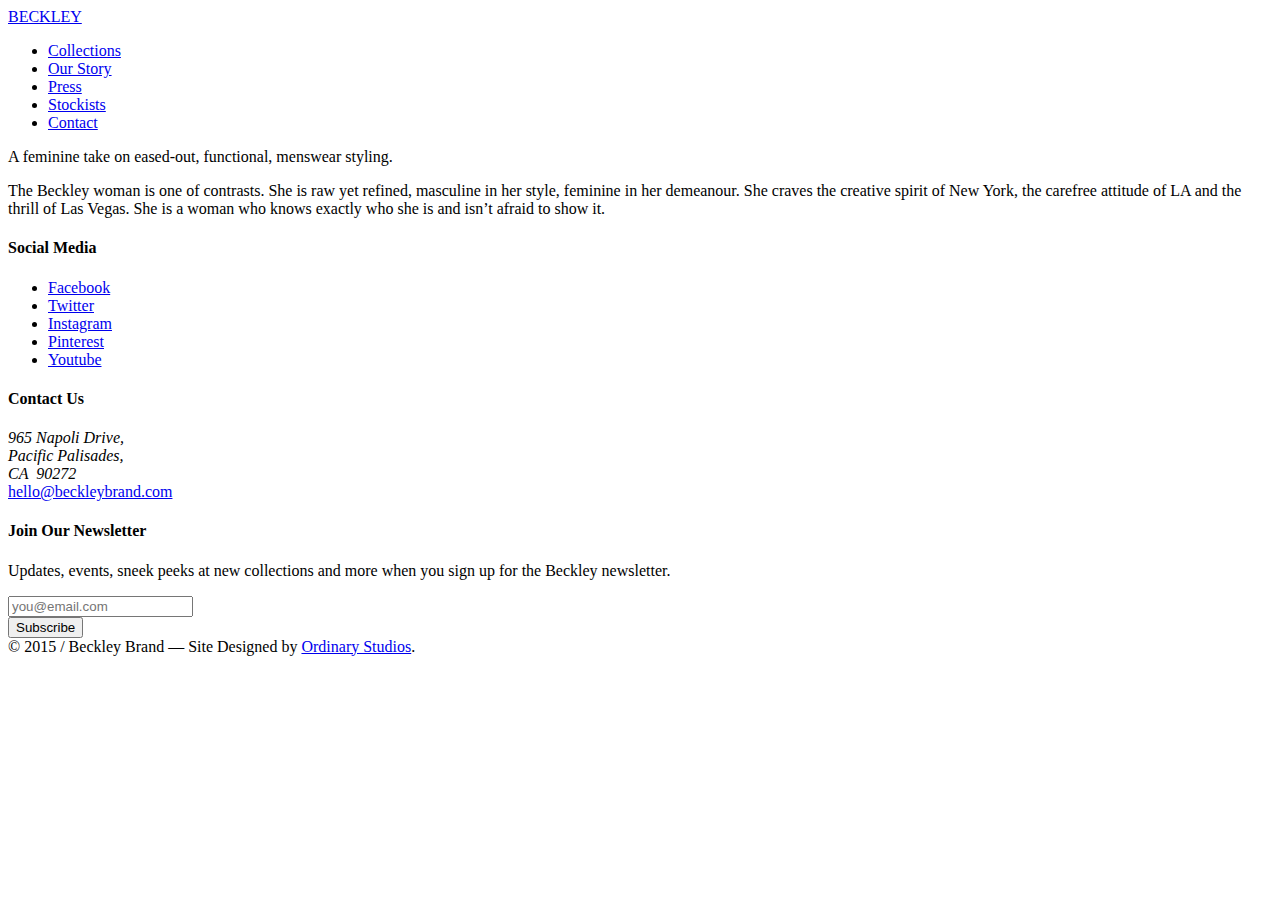
==== commit 4b05e4bb: "Update Link Locations" ====
--- a/index.html
+++ b/index.html
@@ -6,7 +6,7 @@
         <title>Beckley</title>
         <meta name="description" content="">
         <meta name="viewport" content="width=device-width, initial-scale=1">
-        <link rel="stylesheet" href="/styles/main.css">
+        <link rel="stylesheet" href="//beckleybrand.com/styles/main.css">
     </head>
     <body>
     <header data-top="background: rgba(255,255,255,0);" data-100="background: rgba(255,255,255,.6);" class="header">
@@ -25,7 +25,7 @@
 </header>
 <div id="skrollr-body">
 <section class="hero">
-    <a data-top="transform: translate(0px,0px);" data-top-bottom="transform: translate(0px,150px);" data-smooth-scrolling="on" class="hero__background" href="//ordinarystudios.com/beckley/collections"></a>
+    <a data-top="transform: translate(0px,0px);" data-top-bottom="transform: translate(0px,150px);" data-smooth-scrolling="on" class="hero__background" href="//beckleybrand.com/collections"></a>
 </section>
 
 <section class="grid grid--center">
@@ -101,8 +101,8 @@
 </footer>		</div>
         <script src="//ajax.googleapis.com/ajax/libs/jquery/1.11.2/jquery.min.js"></script>
         <script>window.jQuery || document.write('<script src="js/vendor/jquery-1.11.2.min.js"><\/script>')</script>
-        <script src="/scripts/plugins.js"></script>
-        <script src="/scripts/main.js"></script>
+        <script src="//beckleybrand.com/scripts/plugins.js"></script>
+        <script src="//beckleybrand.com/scripts/main.js"></script>
 
 	
 
